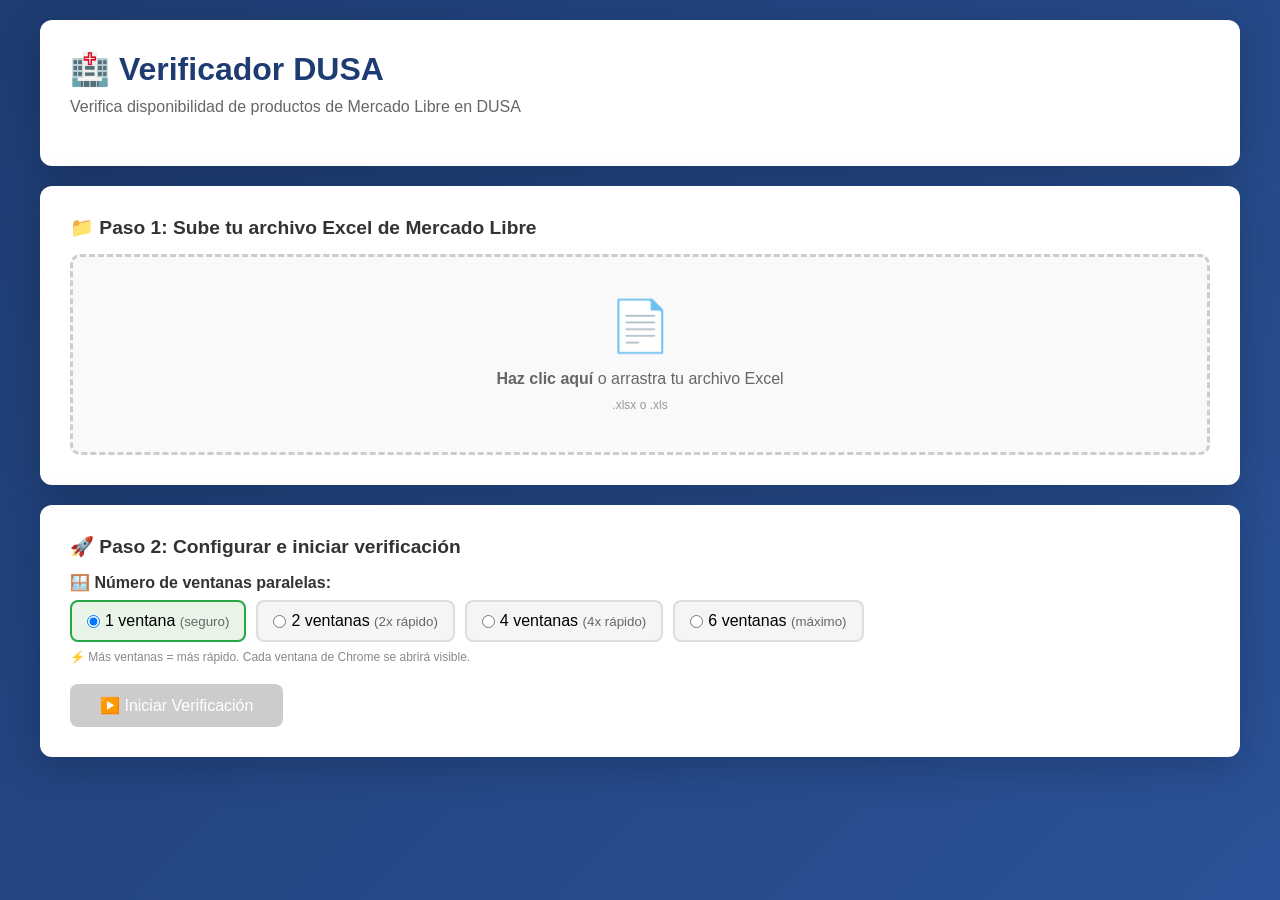
==== templates/index.html @ 4b6852dd "🚀 Verificador DUSA - App de escritorio Tu Planilla - App de escritorio con interfaz web local - Veri" ====
<!DOCTYPE html>
<html lang="es">
<head>
    <meta charset="UTF-8">
    <meta name="viewport" content="width=device-width, initial-scale=1.0">
    <title>Verificador DUSA - Farmacia</title>
    <style>
        * { margin: 0; padding: 0; box-sizing: border-box; }
        body {
            font-family: -apple-system, BlinkMacSystemFont, 'Segoe UI', Roboto, sans-serif;
            background: linear-gradient(135deg, #1e3c72 0%, #2a5298 100%);
            min-height: 100vh;
            padding: 20px;
        }
        .container {
            max-width: 1200px;
            margin: 0 auto;
        }
        .card {
            background: white;
            border-radius: 12px;
            box-shadow: 0 10px 40px rgba(0,0,0,0.2);
            padding: 30px;
            margin-bottom: 20px;
        }
        h1 {
            color: #1e3c72;
            margin-bottom: 10px;
            display: flex;
            align-items: center;
            gap: 10px;
        }
        h2 { color: #333; margin-bottom: 15px; font-size: 1.2em; }
        .subtitle { color: #666; margin-bottom: 20px; }
        
        /* Upload zone */
        .upload-zone {
            border: 3px dashed #ccc;
            border-radius: 10px;
            padding: 40px;
            text-align: center;
            cursor: pointer;
            transition: all 0.3s;
            background: #f9f9f9;
        }
        .upload-zone:hover, .upload-zone.dragover {
            border-color: #1e3c72;
            background: #e8f0fe;
        }
        .upload-zone input { display: none; }
        .upload-zone .icon { font-size: 50px; margin-bottom: 15px; }
        .upload-zone p { color: #666; }
        
        /* Buttons */
        .btn {
            padding: 12px 30px;
            border: none;
            border-radius: 8px;
            font-size: 16px;
            cursor: pointer;
            transition: all 0.3s;
            display: inline-flex;
            align-items: center;
            gap: 8px;
        }
        .btn-primary {
            background: #1e3c72;
            color: white;
        }
        .btn-primary:hover { background: #2a5298; }
        .btn-primary:disabled { background: #ccc; cursor: not-allowed; }
        .btn-danger { background: #dc3545; color: white; }
        .btn-success { background: #28a745; color: white; }
        .btn-outline {
            background: white;
            border: 2px solid #1e3c72;
            color: #1e3c72;
        }
        
        /* Progress */
        .progress-container { margin: 20px 0; }
        .progress-bar {
            height: 25px;
            background: #e9ecef;
            border-radius: 12px;
            overflow: hidden;
        }
        .progress-fill {
            height: 100%;
            background: linear-gradient(90deg, #1e3c72, #2a5298);
            transition: width 0.3s;
            display: flex;
            align-items: center;
            justify-content: center;
            color: white;
            font-weight: bold;
        }
        .status { margin-top: 10px; color: #666; }
        
        /* Results table */
        .results-table {
            width: 100%;
            border-collapse: collapse;
            margin-top: 15px;
            font-size: 14px;
        }
        .results-table th, .results-table td {
            padding: 10px;
            text-align: left;
            border-bottom: 1px solid #eee;
        }
        .results-table th {
            background: #f5f5f5;
            font-weight: 600;
            position: sticky;
            top: 0;
        }
        .results-table tr:hover { background: #f9f9f9; }
        
        /* Status badges */
        .badge {
            padding: 4px 10px;
            border-radius: 20px;
            font-size: 12px;
            font-weight: 600;
        }
        .badge-success { background: #d4edda; color: #155724; }
        .badge-danger { background: #f8d7da; color: #721c24; }
        .badge-warning { background: #fff3cd; color: #856404; }
        .badge-info { background: #cce5ff; color: #004085; }
        .badge-alert { background: #ff6b6b; color: white; font-weight: bold; }
        
        /* Summary */
        .summary {
            display: grid;
            grid-template-columns: repeat(auto-fit, minmax(120px, 1fr));
            gap: 15px;
            margin: 20px 0;
        }
        .summary-card {
            background: #f8f9fa;
            padding: 20px;
            border-radius: 10px;
            text-align: center;
        }
        .summary-card .number {
            font-size: 32px;
            font-weight: bold;
        }
        .summary-card.disponible .number { color: #28a745; }
        .summary-card.diferida .number { color: #007bff; }
        .summary-card.consultar .number { color: #ffc107; }
        .summary-card.faltante .number { color: #dc3545; }
        .summary-card.no-encontrado .number { color: #6c757d; }
        .summary-card.revisar .number { color: #ff6b6b; }
        .badge-secondary { background: #e2e3e5; color: #383d41; }
        
        /* Precio inferior - resaltado */
        .precio-inferior { background: #ffebee !important; }
        .precio-inferior td { color: #c62828; }
        
        /* Tabs */
        .tabs {
            display: flex;
            gap: 10px;
            margin-bottom: 15px;
        }
        .tab {
            padding: 10px 20px;
            background: #f5f5f5;
            border-radius: 8px;
            cursor: pointer;
            transition: all 0.2s;
        }
        .tab:hover { background: #e9ecef; }
        .tab.active {
            background: #1e3c72;
            color: white;
        }
        
        /* Table container */
        .table-container {
            max-height: 400px;
            overflow-y: auto;
            border: 1px solid #eee;
            border-radius: 8px;
        }
        
        /* Hidden */
        .hidden { display: none !important; }
        
        /* Animations */
        @keyframes pulse {
            0%, 100% { opacity: 1; }
            50% { opacity: 0.5; }
        }
        .processing { animation: pulse 1.5s infinite; }
    </style>
</head>
<body>
    <div class="container">
        <!-- Header -->
        <div class="card">
            <h1>🏥 Verificador DUSA</h1>
            <p class="subtitle">Verifica disponibilidad de productos de Mercado Libre en DUSA</p>
        </div>
        
        <!-- Upload Section -->
        <div class="card" id="uploadSection">
            <h2>📁 Paso 1: Sube tu archivo Excel de Mercado Libre</h2>
            <div class="upload-zone" id="uploadZone" onclick="document.getElementById('fileInput').click()">
                <div class="icon">📄</div>
                <p><strong>Haz clic aquí</strong> o arrastra tu archivo Excel</p>
                <p style="margin-top:10px; font-size:12px; color:#999;">.xlsx o .xls</p>
                <input type="file" id="fileInput" accept=".xlsx,.xls">
            </div>
            <div id="fileInfo" class="hidden" style="margin-top:20px;">
                <p>✅ <strong id="fileName"></strong></p>
                <p id="productCount" style="color:#666;"></p>
            </div>
        </div>
        
        <!-- Control Section -->
        <div class="card" id="controlSection">
            <h2>🚀 Paso 2: Configurar e iniciar verificación</h2>
            
            <!-- Selector de ventanas -->
            <div style="margin-bottom: 20px;">
                <label style="display: block; margin-bottom: 8px; font-weight: 600; color: #333;">
                    🪟 Número de ventanas paralelas:
                </label>
                <div style="display: flex; gap: 10px; flex-wrap: wrap;">
                    <label style="display: flex; align-items: center; gap: 5px; padding: 10px 15px; background: #e8f4e8; border: 2px solid #28a745; border-radius: 8px; cursor: pointer;">
                        <input type="radio" name="ventanas" value="1" checked> 
                        <span>1 ventana <small style="color:#666">(seguro)</small></span>
                    </label>
                    <label style="display: flex; align-items: center; gap: 5px; padding: 10px 15px; background: #f5f5f5; border: 2px solid #ddd; border-radius: 8px; cursor: pointer;">
                        <input type="radio" name="ventanas" value="2"> 
                        <span>2 ventanas <small style="color:#666">(2x rápido)</small></span>
                    </label>
                    <label style="display: flex; align-items: center; gap: 5px; padding: 10px 15px; background: #f5f5f5; border: 2px solid #ddd; border-radius: 8px; cursor: pointer;">
                        <input type="radio" name="ventanas" value="4"> 
                        <span>4 ventanas <small style="color:#666">(4x rápido)</small></span>
                    </label>
                    <label style="display: flex; align-items: center; gap: 5px; padding: 10px 15px; background: #f5f5f5; border: 2px solid #ddd; border-radius: 8px; cursor: pointer;">
                        <input type="radio" name="ventanas" value="6"> 
                        <span>6 ventanas <small style="color:#666">(máximo)</small></span>
                    </label>
                </div>
                <p style="margin-top: 8px; font-size: 12px; color: #888;">
                    ⚡ Más ventanas = más rápido. Cada ventana de Chrome se abrirá visible.
                </p>
            </div>
            
            <div style="display:flex; gap:10px; flex-wrap:wrap;">
                <button class="btn btn-primary" id="btnIniciar" onclick="iniciarVerificacion()" disabled>
                    ▶️ Iniciar Verificación
                </button>
                <button class="btn btn-danger hidden" id="btnDetener" onclick="detenerVerificacion()">
                    ⏹️ Detener
                </button>
            </div>
            
            <div class="progress-container hidden" id="progressContainer">
                <div class="progress-bar">
                    <div class="progress-fill" id="progressFill" style="width:0%">0%</div>
                </div>
                <div style="display: flex; justify-content: space-between; margin-top: 10px; flex-wrap: wrap; gap: 15px;">
                    <p class="status" id="statusText" style="margin: 0;">Preparando...</p>
                    <div style="display: flex; gap: 20px; font-size: 14px;">
                        <span>⏱️ <strong id="tiempoTranscurrido">00:00</strong></span>
                        <span>🏁 Restante: <strong id="tiempoEstimado">calculando...</strong></span>
                        <span>🚀 <strong id="velocidad">0</strong> prod/min</span>
                    </div>
                </div>
            </div>
        </div>
        
        <!-- Results Section -->
        <div class="card hidden" id="resultsSection">
            <h2>📊 Resultados</h2>
            
            <div class="summary" id="summary"></div>
            
            <div class="tabs">
                <div class="tab active" onclick="filtrarResultados('todos')">Todos</div>
                <div class="tab" onclick="filtrarResultados('revisar')" style="background:#ffebee;color:#c62828;">⚠️ A Revisar</div>
                <div class="tab" onclick="filtrarResultados('precio-inferior')" style="background:#fff3e0;color:#e65100;">💸 Precio Inferior</div>
                <div class="tab" onclick="filtrarResultados('disponible')">✅ Disponibles</div>
                <div class="tab" onclick="filtrarResultados('diferida')">🔵 Diferida</div>
                <div class="tab" onclick="filtrarResultados('consultar')">⚠️ Consultar</div>
                <div class="tab" onclick="filtrarResultados('faltante')">❌ Faltantes</div>
                <div class="tab" onclick="filtrarResultados('no-encontrado')">🔍 No encontrados</div>
            </div>
            
            <div class="table-container">
                <table class="results-table" id="resultsTable">
                    <thead>
                        <tr>
                            <th>SKU</th>
                            <th>Título ML</th>
                            <th>Estado</th>
                            <th>Producto DUSA</th>
                            <th>Precio ML</th>
                            <th>Precio DUSA</th>
                            <th>Diferencia</th>
                            <th>Alerta</th>
                        </tr>
                    </thead>
                    <tbody id="resultsBody"></tbody>
                </table>
            </div>
        </div>
        
        <!-- Download Section - aparece al completar -->
        <div class="card hidden" id="downloadSection" style="background: linear-gradient(135deg, #28a745 0%, #20c997 100%); color: white;">
            <h2 style="color: white;">✅ ¡Verificación Completada!</h2>
            <p style="margin: 15px 0; font-size: 16px;" id="completedMessage">Se analizaron todos los productos.</p>
            <button class="btn" id="btnDescargar" onclick="descargarResultado()" style="background: white; color: #28a745; font-size: 18px; padding: 15px 40px;">
                📥 Descargar Resultados en Excel
            </button>
            <p style="margin-top: 15px; font-size: 13px; opacity: 0.9;">El archivo incluye: SKU, Título, Estado en DUSA, Precio DUSA, Oferta y más</p>
        </div>
    </div>
    
    <script>
        let archivoActual = null;
        let pollingInterval = null;
        let todosResultados = [];
        
        // Drag & Drop
        const uploadZone = document.getElementById('uploadZone');
        uploadZone.addEventListener('dragover', (e) => {
            e.preventDefault();
            uploadZone.classList.add('dragover');
        });
        uploadZone.addEventListener('dragleave', () => {
            uploadZone.classList.remove('dragover');
        });
        uploadZone.addEventListener('drop', (e) => {
            e.preventDefault();
            uploadZone.classList.remove('dragover');
            if (e.dataTransfer.files.length) {
                document.getElementById('fileInput').files = e.dataTransfer.files;
                subirArchivo(e.dataTransfer.files[0]);
            }
        });
        
        document.getElementById('fileInput').addEventListener('change', (e) => {
            if (e.target.files.length) {
                subirArchivo(e.target.files[0]);
            }
        });
        
        async function subirArchivo(file) {
            const formData = new FormData();
            formData.append('archivo', file);
            
            try {
                const res = await fetch('/subir', { method: 'POST', body: formData });
                const data = await res.json();
                
                if (data.error) {
                    alert('Error: ' + data.error);
                    return;
                }
                
                archivoActual = data.archivo;
                document.getElementById('fileName').textContent = data.archivo;
                document.getElementById('productCount').textContent = 
                    `${data.total_productos} productos encontrados`;
                document.getElementById('fileInfo').classList.remove('hidden');
                document.getElementById('btnIniciar').disabled = false;
                
            } catch (e) {
                alert('Error subiendo archivo: ' + e.message);
            }
        }
        
        // Función para formatear segundos a mm:ss o hh:mm:ss
        function formatearTiempo(segundos) {
            if (!segundos || segundos < 0) return 'calculando...';
            segundos = Math.round(segundos);
            if (segundos < 3600) {
                const min = Math.floor(segundos / 60);
                const seg = segundos % 60;
                return `${String(min).padStart(2, '0')}:${String(seg).padStart(2, '0')}`;
            } else {
                const hrs = Math.floor(segundos / 3600);
                const min = Math.floor((segundos % 3600) / 60);
                const seg = segundos % 60;
                return `${hrs}:${String(min).padStart(2, '0')}:${String(seg).padStart(2, '0')}`;
            }
        }
        
        async function iniciarVerificacion() {
            if (!archivoActual) return;
            
            // Obtener número de ventanas seleccionado
            const ventanasInput = document.querySelector('input[name="ventanas"]:checked');
            const ventanas = ventanasInput ? ventanasInput.value : '1';
            
            try {
                const res = await fetch('/iniciar', {
                    method: 'POST',
                    headers: { 'Content-Type': 'application/json' },
                    body: JSON.stringify({ archivo: archivoActual, ventanas: parseInt(ventanas) })
                });
                const data = await res.json();
                
                if (data.error) {
                    alert('Error: ' + data.error);
                    return;
                }
                
                document.getElementById('btnIniciar').classList.add('hidden');
                document.getElementById('btnDetener').classList.remove('hidden');
                document.getElementById('progressContainer').classList.remove('hidden');
                document.getElementById('resultsSection').classList.remove('hidden');
                
                pollingInterval = setInterval(actualizarEstado, 1000);
                
            } catch (e) {
                alert('Error: ' + e.message);
            }
        }
        
        async function actualizarEstado() {
            try {
                const res = await fetch('/estado');
                const estado = await res.json();
                
                const porcentaje = estado.total > 0 ? 
                    Math.round((estado.progreso / estado.total) * 100) : 0;
                
                document.getElementById('progressFill').style.width = porcentaje + '%';
                document.getElementById('progressFill').textContent = porcentaje + '%';
                document.getElementById('statusText').textContent = estado.mensaje;
                
                // Actualizar tiempos si existen
                const tiempoTransEl = document.getElementById('tiempoTranscurrido');
                const tiempoEstEl = document.getElementById('tiempoEstimado');
                const velocidadEl = document.getElementById('velocidad');
                
                if (tiempoTransEl && estado.tiempo_transcurrido !== undefined) {
                    tiempoTransEl.textContent = formatearTiempo(estado.tiempo_transcurrido);
                }
                if (tiempoEstEl && estado.tiempo_estimado !== undefined) {
                    tiempoEstEl.textContent = formatearTiempo(estado.tiempo_estimado);
                }
                if (velocidadEl && estado.velocidad !== undefined) {
                    velocidadEl.textContent = estado.velocidad ? estado.velocidad.toFixed(1) : '0';
                }
                
                // Actualizar tabla
                if (estado.resultados.length > 0) {
                    todosResultados = estado.resultados;
                    actualizarTabla(estado.resultados);
                    actualizarResumen(estado.resultados);
                }
                
                // Verificar si terminó
                if (!estado.procesando && estado.progreso > 0) {
                    clearInterval(pollingInterval);
                    document.getElementById('btnDetener').classList.add('hidden');
                    document.getElementById('btnIniciar').classList.remove('hidden');
                    document.getElementById('statusText').classList.remove('processing');
                    
                    // Mostrar sección de descarga
                    document.getElementById('downloadSection').classList.remove('hidden');
                    
                    // Actualizar mensaje con resumen
                    const total = todosResultados.length;
                    const disponibles = todosResultados.filter(r => r.encontrado && r.disponible === true).length;
                    const consultar = todosResultados.filter(r => r.encontrado && (r.disponible === 'consultar' || r.estado_dusa === 'consultar')).length;
                    const faltantes = todosResultados.filter(r => r.encontrado && r.disponible === false).length;
                    const noEncontrados = todosResultados.filter(r => !r.encontrado).length;
                    const precioInferior = todosResultados.filter(r => r.precio_inferior).length;
                    const aRevisar = todosResultados.filter(r => r.precio_inferior || (!r.encontrado && r.sku && r.sku.trim())).length;
                    
                    let mensajeAlerta = '';
                    if (aRevisar > 0) {
                        mensajeAlerta = `<br><strong style="color:#c62828">⚠️ ${aRevisar} productos requieren revisión</strong> (${precioInferior} con precio inferior en ML)`;
                    }
                    
                    document.getElementById('completedMessage').innerHTML = 
                        `Se analizaron <strong>${total}</strong> productos: ` +
                        `<strong style="color:#155724">${disponibles}</strong> disponibles, ` +
                        `<strong style="color:#856404">${consultar}</strong> a consultar, ` +
                        `<strong style="color:#721c24">${faltantes}</strong> faltantes, ` +
                        `<strong>${noEncontrados}</strong> no encontrados.` +
                        mensajeAlerta;
                }
                
            } catch (e) {
                console.error('Error actualizando estado:', e);
            }
        }
        
        function actualizarTabla(resultados) {
            const tbody = document.getElementById('resultsBody');
            tbody.innerHTML = '';
            
            resultados.forEach(r => {
                let badge = '';
                let clase = '';
                if (!r.encontrado) {
                    badge = '<span class="badge badge-secondary">No encontrado</span>';
                    clase = 'no-encontrado';
                } else if (r.disponible === 'diferida' || r.estado_dusa === 'diferida') {
                    badge = '<span class="badge badge-info">🔵 Diferida</span>';
                    clase = 'diferida';
                } else if (r.disponible === 'consultar' || r.estado_dusa === 'consultar') {
                    badge = '<span class="badge badge-warning">⚠️ Consultar</span>';
                    clase = 'consultar';
                } else if (r.disponible === true || r.estado_dusa === 'disponible') {
                    badge = '<span class="badge badge-success">✅ Disponible</span>';
                    clase = 'disponible';
                } else {
                    badge = '<span class="badge badge-danger">❌ Faltante</span>';
                    clase = 'faltante';
                }
                
                // Resaltar si precio inferior o alerta
                if (r.precio_inferior) {
                    clase += ' precio-inferior';
                }
                
                // Calcular diferencia para mostrar
                let difTexto = '-';
                if (r.diferencia_precio !== null && r.diferencia_precio !== undefined) {
                    const dif = r.diferencia_precio;
                    if (dif < 0) {
                        difTexto = `<span style="color:#c62828;font-weight:bold;">$${dif.toFixed(0)}</span>`;
                    } else if (dif > 0) {
                        difTexto = `<span style="color:#2e7d32;">+$${dif.toFixed(0)}</span>`;
                    } else {
                        difTexto = '$0';
                    }
                }
                
                // Alertas
                let alertaHtml = '';
                if (r.precio_inferior) {
                    alertaHtml = '<span class="badge badge-alert">💸 PRECIO BAJO</span>';
                } else if (!r.encontrado && r.sku && r.sku.trim()) {
                    alertaHtml = '<span class="badge badge-warning">🔍 SKU no encontrado</span>';
                }
                
                const tr = document.createElement('tr');
                tr.className = clase;
                tr.innerHTML = `
                    <td>${r.sku || '-'}</td>
                    <td>${r.titulo || '-'}</td>
                    <td>${badge}</td>
                    <td>${r.nombre_dusa || '-'}</td>
                    <td>${r.precio_ml || '-'}</td>
                    <td>${r.precio_dusa || '-'}</td>
                    <td>${difTexto}</td>
                    <td>${alertaHtml}</td>
                `;
                tbody.appendChild(tr);
            });
        }
        
        function actualizarResumen(resultados) {
            const total = resultados.length;
            const disponibles = resultados.filter(r => r.encontrado && r.disponible === true).length;
            const diferidas = resultados.filter(r => r.encontrado && (r.disponible === 'diferida' || r.estado_dusa === 'diferida')).length;
            const consultar = resultados.filter(r => r.encontrado && (r.disponible === 'consultar' || r.estado_dusa === 'consultar')).length;
            const faltantes = resultados.filter(r => r.encontrado && r.disponible === false).length;
            const noEncontrados = resultados.filter(r => !r.encontrado).length;
            const precioInferior = resultados.filter(r => r.precio_inferior).length;
            const skuNoEncontrado = resultados.filter(r => !r.encontrado && r.sku && r.sku.trim()).length;
            const aRevisar = resultados.filter(r => r.precio_inferior || (!r.encontrado && r.sku && r.sku.trim())).length;
            
            document.getElementById('summary').innerHTML = `
                <div class="summary-card revisar" style="background:#ffebee;">
                    <div class="number">${aRevisar}</div>
                    <div>⚠️ A Revisar</div>
                </div>
                <div class="summary-card" style="background:#fff3e0;">
                    <div class="number" style="color:#e65100;">${precioInferior}</div>
                    <div>💸 Precio Inferior</div>
                </div>
                <div class="summary-card">
                    <div class="number">${total}</div>
                    <div>Total</div>
                </div>
                <div class="summary-card disponible">
                    <div class="number">${disponibles}</div>
                    <div>✅ Disponibles</div>
                </div>
                <div class="summary-card diferida">
                    <div class="number">${diferidas}</div>
                    <div>🔵 Diferida</div>
                </div>
                <div class="summary-card consultar">
                    <div class="number">${consultar}</div>
                    <div>⚠️ Consultar</div>
                </div>
                <div class="summary-card faltante">
                    <div class="number">${faltantes}</div>
                    <div>❌ Faltantes</div>
                </div>
                <div class="summary-card no-encontrado">
                    <div class="number">${noEncontrados}</div>
                    <div>🔍 No encontrados</div>
                </div>
            `;
        }
        
        function filtrarResultados(tipo) {
            document.querySelectorAll('.tab').forEach(t => t.classList.remove('active'));
            event.target.classList.add('active');
            
            let filtrados = todosResultados;
            if (tipo === 'revisar') {
                filtrados = todosResultados.filter(r => r.precio_inferior || (!r.encontrado && r.sku && r.sku.trim()));
            } else if (tipo === 'precio-inferior') {
                filtrados = todosResultados.filter(r => r.precio_inferior);
            } else if (tipo === 'disponible') {
                filtrados = todosResultados.filter(r => r.encontrado && r.disponible === true);
            } else if (tipo === 'diferida') {
                filtrados = todosResultados.filter(r => r.encontrado && (r.disponible === 'diferida' || r.estado_dusa === 'diferida'));
            } else if (tipo === 'consultar') {
                filtrados = todosResultados.filter(r => r.encontrado && (r.disponible === 'consultar' || r.estado_dusa === 'consultar'));
            } else if (tipo === 'faltante') {
                filtrados = todosResultados.filter(r => r.encontrado && r.disponible === false);
            } else if (tipo === 'no-encontrado') {
                filtrados = todosResultados.filter(r => !r.encontrado);
            }
            
            actualizarTabla(filtrados);
        }
        
        async function detenerVerificacion() {
            await fetch('/detener', { method: 'POST' });
            clearInterval(pollingInterval);
            document.getElementById('btnDetener').classList.add('hidden');
            document.getElementById('btnIniciar').classList.remove('hidden');
        }
        
        function descargarResultado() {
            window.location.href = '/descargar';
        }
    </script>
</body>
</html>
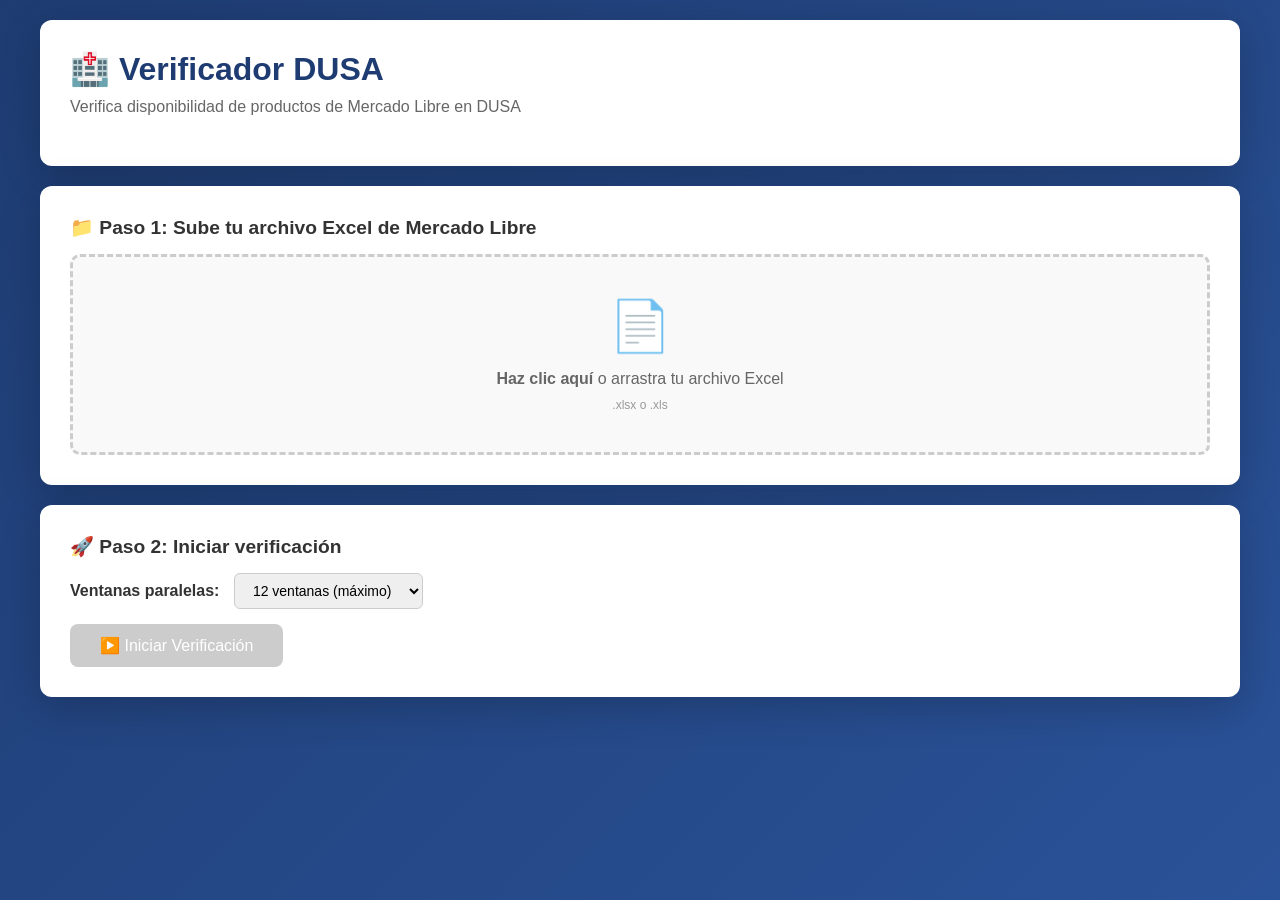
==== commit d8e11d95: "feat(controlados): interfaz web con detección de controlados y 12 ventanas - app_web.py: soporte has" ====
--- a/templates/index.html
+++ b/templates/index.html
@@ -128,13 +128,11 @@
         .badge-success { background: #d4edda; color: #155724; }
         .badge-danger { background: #f8d7da; color: #721c24; }
         .badge-warning { background: #fff3cd; color: #856404; }
-        .badge-info { background: #cce5ff; color: #004085; }
-        .badge-alert { background: #ff6b6b; color: white; font-weight: bold; }
         
         /* Summary */
         .summary {
             display: grid;
-            grid-template-columns: repeat(auto-fit, minmax(120px, 1fr));
+            grid-template-columns: repeat(auto-fit, minmax(150px, 1fr));
             gap: 15px;
             margin: 20px 0;
         }
@@ -149,16 +147,10 @@
             font-weight: bold;
         }
         .summary-card.disponible .number { color: #28a745; }
-        .summary-card.diferida .number { color: #007bff; }
         .summary-card.consultar .number { color: #ffc107; }
         .summary-card.faltante .number { color: #dc3545; }
         .summary-card.no-encontrado .number { color: #6c757d; }
-        .summary-card.revisar .number { color: #ff6b6b; }
         .badge-secondary { background: #e2e3e5; color: #383d41; }
-        
-        /* Precio inferior - resaltado */
-        .precio-inferior { background: #ffebee !important; }
-        .precio-inferior td { color: #c62828; }
         
         /* Tabs */
         .tabs {
@@ -223,36 +215,18 @@
         
         <!-- Control Section -->
         <div class="card" id="controlSection">
-            <h2>🚀 Paso 2: Configurar e iniciar verificación</h2>
-            
-            <!-- Selector de ventanas -->
-            <div style="margin-bottom: 20px;">
-                <label style="display: block; margin-bottom: 8px; font-weight: 600; color: #333;">
-                    🪟 Número de ventanas paralelas:
-                </label>
-                <div style="display: flex; gap: 10px; flex-wrap: wrap;">
-                    <label style="display: flex; align-items: center; gap: 5px; padding: 10px 15px; background: #e8f4e8; border: 2px solid #28a745; border-radius: 8px; cursor: pointer;">
-                        <input type="radio" name="ventanas" value="1" checked> 
-                        <span>1 ventana <small style="color:#666">(seguro)</small></span>
-                    </label>
-                    <label style="display: flex; align-items: center; gap: 5px; padding: 10px 15px; background: #f5f5f5; border: 2px solid #ddd; border-radius: 8px; cursor: pointer;">
-                        <input type="radio" name="ventanas" value="2"> 
-                        <span>2 ventanas <small style="color:#666">(2x rápido)</small></span>
-                    </label>
-                    <label style="display: flex; align-items: center; gap: 5px; padding: 10px 15px; background: #f5f5f5; border: 2px solid #ddd; border-radius: 8px; cursor: pointer;">
-                        <input type="radio" name="ventanas" value="4"> 
-                        <span>4 ventanas <small style="color:#666">(4x rápido)</small></span>
-                    </label>
-                    <label style="display: flex; align-items: center; gap: 5px; padding: 10px 15px; background: #f5f5f5; border: 2px solid #ddd; border-radius: 8px; cursor: pointer;">
-                        <input type="radio" name="ventanas" value="6"> 
-                        <span>6 ventanas <small style="color:#666">(máximo)</small></span>
-                    </label>
-                </div>
-                <p style="margin-top: 8px; font-size: 12px; color: #888;">
-                    ⚡ Más ventanas = más rápido. Cada ventana de Chrome se abrirá visible.
-                </p>
-            </div>
-            
+            <h2>🚀 Paso 2: Iniciar verificación</h2>
+            <div style="margin-bottom:15px;">
+                <label for="ventanasSelect" style="font-weight:600; color:#333;">Ventanas paralelas:</label>
+                <select id="ventanasSelect" style="margin-left:10px; padding:8px 14px; border-radius:6px; border:1px solid #ccc; font-size:14px;">
+                    <option value="1">1 ventana</option>
+                    <option value="2">2 ventanas</option>
+                    <option value="4">4 ventanas</option>
+                    <option value="6">6 ventanas</option>
+                    <option value="8">8 ventanas</option>
+                    <option value="12" selected>12 ventanas (máximo)</option>
+                </select>
+            </div>
             <div style="display:flex; gap:10px; flex-wrap:wrap;">
                 <button class="btn btn-primary" id="btnIniciar" onclick="iniciarVerificacion()" disabled>
                     ▶️ Iniciar Verificación
@@ -261,18 +235,16 @@
                     ⏹️ Detener
                 </button>
             </div>
-            
+
             <div class="progress-container hidden" id="progressContainer">
                 <div class="progress-bar">
                     <div class="progress-fill" id="progressFill" style="width:0%">0%</div>
                 </div>
-                <div style="display: flex; justify-content: space-between; margin-top: 10px; flex-wrap: wrap; gap: 15px;">
-                    <p class="status" id="statusText" style="margin: 0;">Preparando...</p>
-                    <div style="display: flex; gap: 20px; font-size: 14px;">
-                        <span>⏱️ <strong id="tiempoTranscurrido">00:00</strong></span>
-                        <span>🏁 Restante: <strong id="tiempoEstimado">calculando...</strong></span>
-                        <span>🚀 <strong id="velocidad">0</strong> prod/min</span>
-                    </div>
+                <div style="display:flex; gap:15px; align-items:center; margin-top:8px; flex-wrap:wrap;">
+                    <p class="status" id="statusText">Preparando...</p>
+                    <span id="controladosBadge" style="background:#C0392B; color:white; padding:4px 14px; border-radius:20px; font-weight:bold; font-size:13px; display:none;">
+                        🔴 Controlados: <span id="controladosCount">0</span>
+                    </span>
                 </div>
             </div>
         </div>
@@ -285,13 +257,11 @@
             
             <div class="tabs">
                 <div class="tab active" onclick="filtrarResultados('todos')">Todos</div>
-                <div class="tab" onclick="filtrarResultados('revisar')" style="background:#ffebee;color:#c62828;">⚠️ A Revisar</div>
-                <div class="tab" onclick="filtrarResultados('precio-inferior')" style="background:#fff3e0;color:#e65100;">💸 Precio Inferior</div>
                 <div class="tab" onclick="filtrarResultados('disponible')">✅ Disponibles</div>
-                <div class="tab" onclick="filtrarResultados('diferida')">🔵 Diferida</div>
                 <div class="tab" onclick="filtrarResultados('consultar')">⚠️ Consultar</div>
                 <div class="tab" onclick="filtrarResultados('faltante')">❌ Faltantes</div>
                 <div class="tab" onclick="filtrarResultados('no-encontrado')">🔍 No encontrados</div>
+                <div class="tab" onclick="filtrarResultados('controlado')" style="background:#f8d7da; color:#721c24;">🔴 Controlados</div>
             </div>
             
             <div class="table-container">
@@ -302,10 +272,9 @@
                             <th>Título ML</th>
                             <th>Estado</th>
                             <th>Producto DUSA</th>
-                            <th>Precio ML</th>
+                            <th>🔴</th>
                             <th>Precio DUSA</th>
-                            <th>Diferencia</th>
-                            <th>Alerta</th>
+                            <th>Oferta</th>
                         </tr>
                     </thead>
                     <tbody id="resultsBody"></tbody>
@@ -378,34 +347,15 @@
             }
         }
         
-        // Función para formatear segundos a mm:ss o hh:mm:ss
-        function formatearTiempo(segundos) {
-            if (!segundos || segundos < 0) return 'calculando...';
-            segundos = Math.round(segundos);
-            if (segundos < 3600) {
-                const min = Math.floor(segundos / 60);
-                const seg = segundos % 60;
-                return `${String(min).padStart(2, '0')}:${String(seg).padStart(2, '0')}`;
-            } else {
-                const hrs = Math.floor(segundos / 3600);
-                const min = Math.floor((segundos % 3600) / 60);
-                const seg = segundos % 60;
-                return `${hrs}:${String(min).padStart(2, '0')}:${String(seg).padStart(2, '0')}`;
-            }
-        }
-        
         async function iniciarVerificacion() {
             if (!archivoActual) return;
-            
-            // Obtener número de ventanas seleccionado
-            const ventanasInput = document.querySelector('input[name="ventanas"]:checked');
-            const ventanas = ventanasInput ? ventanasInput.value : '1';
-            
+
             try {
+                const ventanas = parseInt(document.getElementById('ventanasSelect').value) || 6;
                 const res = await fetch('/iniciar', {
                     method: 'POST',
                     headers: { 'Content-Type': 'application/json' },
-                    body: JSON.stringify({ archivo: archivoActual, ventanas: parseInt(ventanas) })
+                    body: JSON.stringify({ archivo: archivoActual, ventanas: ventanas })
                 });
                 const data = await res.json();
                 
@@ -437,20 +387,12 @@
                 document.getElementById('progressFill').style.width = porcentaje + '%';
                 document.getElementById('progressFill').textContent = porcentaje + '%';
                 document.getElementById('statusText').textContent = estado.mensaje;
-                
-                // Actualizar tiempos si existen
-                const tiempoTransEl = document.getElementById('tiempoTranscurrido');
-                const tiempoEstEl = document.getElementById('tiempoEstimado');
-                const velocidadEl = document.getElementById('velocidad');
-                
-                if (tiempoTransEl && estado.tiempo_transcurrido !== undefined) {
-                    tiempoTransEl.textContent = formatearTiempo(estado.tiempo_transcurrido);
-                }
-                if (tiempoEstEl && estado.tiempo_estimado !== undefined) {
-                    tiempoEstEl.textContent = formatearTiempo(estado.tiempo_estimado);
-                }
-                if (velocidadEl && estado.velocidad !== undefined) {
-                    velocidadEl.textContent = estado.velocidad ? estado.velocidad.toFixed(1) : '0';
+
+                // Actualizar contador de controlados
+                const controlados = estado.controlados || 0;
+                if (controlados > 0) {
+                    document.getElementById('controladosBadge').style.display = 'inline-block';
+                    document.getElementById('controladosCount').textContent = controlados;
                 }
                 
                 // Actualizar tabla
@@ -476,21 +418,17 @@
                     const consultar = todosResultados.filter(r => r.encontrado && (r.disponible === 'consultar' || r.estado_dusa === 'consultar')).length;
                     const faltantes = todosResultados.filter(r => r.encontrado && r.disponible === false).length;
                     const noEncontrados = todosResultados.filter(r => !r.encontrado).length;
-                    const precioInferior = todosResultados.filter(r => r.precio_inferior).length;
-                    const aRevisar = todosResultados.filter(r => r.precio_inferior || (!r.encontrado && r.sku && r.sku.trim())).length;
-                    
-                    let mensajeAlerta = '';
-                    if (aRevisar > 0) {
-                        mensajeAlerta = `<br><strong style="color:#c62828">⚠️ ${aRevisar} productos requieren revisión</strong> (${precioInferior} con precio inferior en ML)`;
-                    }
-                    
-                    document.getElementById('completedMessage').innerHTML = 
-                        `Se analizaron <strong>${total}</strong> productos: ` +
+                    const controladosFinal = todosResultados.filter(r => r.controlado).length;
+
+                    let msg = `Se analizaron <strong>${total}</strong> productos: ` +
                         `<strong style="color:#155724">${disponibles}</strong> disponibles, ` +
                         `<strong style="color:#856404">${consultar}</strong> a consultar, ` +
                         `<strong style="color:#721c24">${faltantes}</strong> faltantes, ` +
-                        `<strong>${noEncontrados}</strong> no encontrados.` +
-                        mensajeAlerta;
+                        `<strong>${noEncontrados}</strong> no encontrados.`;
+                    if (controladosFinal > 0) {
+                        msg += ` <strong style="color:#B71C1C">&#128308; ${controladosFinal} CONTROLADOS DETECTADOS</strong>`;
+                    }
+                    document.getElementById('completedMessage').innerHTML = msg;
                 }
                 
             } catch (e) {
@@ -508,9 +446,6 @@
                 if (!r.encontrado) {
                     badge = '<span class="badge badge-secondary">No encontrado</span>';
                     clase = 'no-encontrado';
-                } else if (r.disponible === 'diferida' || r.estado_dusa === 'diferida') {
-                    badge = '<span class="badge badge-info">🔵 Diferida</span>';
-                    clase = 'diferida';
                 } else if (r.disponible === 'consultar' || r.estado_dusa === 'consultar') {
                     badge = '<span class="badge badge-warning">⚠️ Consultar</span>';
                     clase = 'consultar';
@@ -522,43 +457,18 @@
                     clase = 'faltante';
                 }
                 
-                // Resaltar si precio inferior o alerta
-                if (r.precio_inferior) {
-                    clase += ' precio-inferior';
-                }
-                
-                // Calcular diferencia para mostrar
-                let difTexto = '-';
-                if (r.diferencia_precio !== null && r.diferencia_precio !== undefined) {
-                    const dif = r.diferencia_precio;
-                    if (dif < 0) {
-                        difTexto = `<span style="color:#c62828;font-weight:bold;">$${dif.toFixed(0)}</span>`;
-                    } else if (dif > 0) {
-                        difTexto = `<span style="color:#2e7d32;">+$${dif.toFixed(0)}</span>`;
-                    } else {
-                        difTexto = '$0';
-                    }
-                }
-                
-                // Alertas
-                let alertaHtml = '';
-                if (r.precio_inferior) {
-                    alertaHtml = '<span class="badge badge-alert">💸 PRECIO BAJO</span>';
-                } else if (!r.encontrado && r.sku && r.sku.trim()) {
-                    alertaHtml = '<span class="badge badge-warning">🔍 SKU no encontrado</span>';
-                }
-                
                 const tr = document.createElement('tr');
                 tr.className = clase;
+                if (r.controlado) tr.style.background = '#FFCDD2';
+                const ctrlBadge = r.controlado ? '<span style="color:#B71C1C; font-weight:bold;">&#9888; SI</span>' : '';
                 tr.innerHTML = `
                     <td>${r.sku || '-'}</td>
                     <td>${r.titulo || '-'}</td>
                     <td>${badge}</td>
                     <td>${r.nombre_dusa || '-'}</td>
-                    <td>${r.precio_ml || '-'}</td>
+                    <td>${ctrlBadge}</td>
                     <td>${r.precio_dusa || '-'}</td>
-                    <td>${difTexto}</td>
-                    <td>${alertaHtml}</td>
+                    <td>${r.oferta || '-'}</td>
                 `;
                 tbody.appendChild(tr);
             });
@@ -567,23 +477,12 @@
         function actualizarResumen(resultados) {
             const total = resultados.length;
             const disponibles = resultados.filter(r => r.encontrado && r.disponible === true).length;
-            const diferidas = resultados.filter(r => r.encontrado && (r.disponible === 'diferida' || r.estado_dusa === 'diferida')).length;
             const consultar = resultados.filter(r => r.encontrado && (r.disponible === 'consultar' || r.estado_dusa === 'consultar')).length;
             const faltantes = resultados.filter(r => r.encontrado && r.disponible === false).length;
             const noEncontrados = resultados.filter(r => !r.encontrado).length;
-            const precioInferior = resultados.filter(r => r.precio_inferior).length;
-            const skuNoEncontrado = resultados.filter(r => !r.encontrado && r.sku && r.sku.trim()).length;
-            const aRevisar = resultados.filter(r => r.precio_inferior || (!r.encontrado && r.sku && r.sku.trim())).length;
-            
+            const controlados = resultados.filter(r => r.controlado).length;
+
             document.getElementById('summary').innerHTML = `
-                <div class="summary-card revisar" style="background:#ffebee;">
-                    <div class="number">${aRevisar}</div>
-                    <div>⚠️ A Revisar</div>
-                </div>
-                <div class="summary-card" style="background:#fff3e0;">
-                    <div class="number" style="color:#e65100;">${precioInferior}</div>
-                    <div>💸 Precio Inferior</div>
-                </div>
                 <div class="summary-card">
                     <div class="number">${total}</div>
                     <div>Total</div>
@@ -592,10 +491,6 @@
                     <div class="number">${disponibles}</div>
                     <div>✅ Disponibles</div>
                 </div>
-                <div class="summary-card diferida">
-                    <div class="number">${diferidas}</div>
-                    <div>🔵 Diferida</div>
-                </div>
                 <div class="summary-card consultar">
                     <div class="number">${consultar}</div>
                     <div>⚠️ Consultar</div>
@@ -608,6 +503,10 @@
                     <div class="number">${noEncontrados}</div>
                     <div>🔍 No encontrados</div>
                 </div>
+                <div class="summary-card" style="background:#f8d7da;">
+                    <div class="number" style="color:#C0392B;">${controlados}</div>
+                    <div>🔴 Controlados</div>
+                </div>
             `;
         }
         
@@ -616,20 +515,16 @@
             event.target.classList.add('active');
             
             let filtrados = todosResultados;
-            if (tipo === 'revisar') {
-                filtrados = todosResultados.filter(r => r.precio_inferior || (!r.encontrado && r.sku && r.sku.trim()));
-            } else if (tipo === 'precio-inferior') {
-                filtrados = todosResultados.filter(r => r.precio_inferior);
-            } else if (tipo === 'disponible') {
+            if (tipo === 'disponible') {
                 filtrados = todosResultados.filter(r => r.encontrado && r.disponible === true);
-            } else if (tipo === 'diferida') {
-                filtrados = todosResultados.filter(r => r.encontrado && (r.disponible === 'diferida' || r.estado_dusa === 'diferida'));
             } else if (tipo === 'consultar') {
                 filtrados = todosResultados.filter(r => r.encontrado && (r.disponible === 'consultar' || r.estado_dusa === 'consultar'));
             } else if (tipo === 'faltante') {
                 filtrados = todosResultados.filter(r => r.encontrado && r.disponible === false);
             } else if (tipo === 'no-encontrado') {
                 filtrados = todosResultados.filter(r => !r.encontrado);
+            } else if (tipo === 'controlado') {
+                filtrados = todosResultados.filter(r => r.controlado);
             }
             
             actualizarTabla(filtrados);
